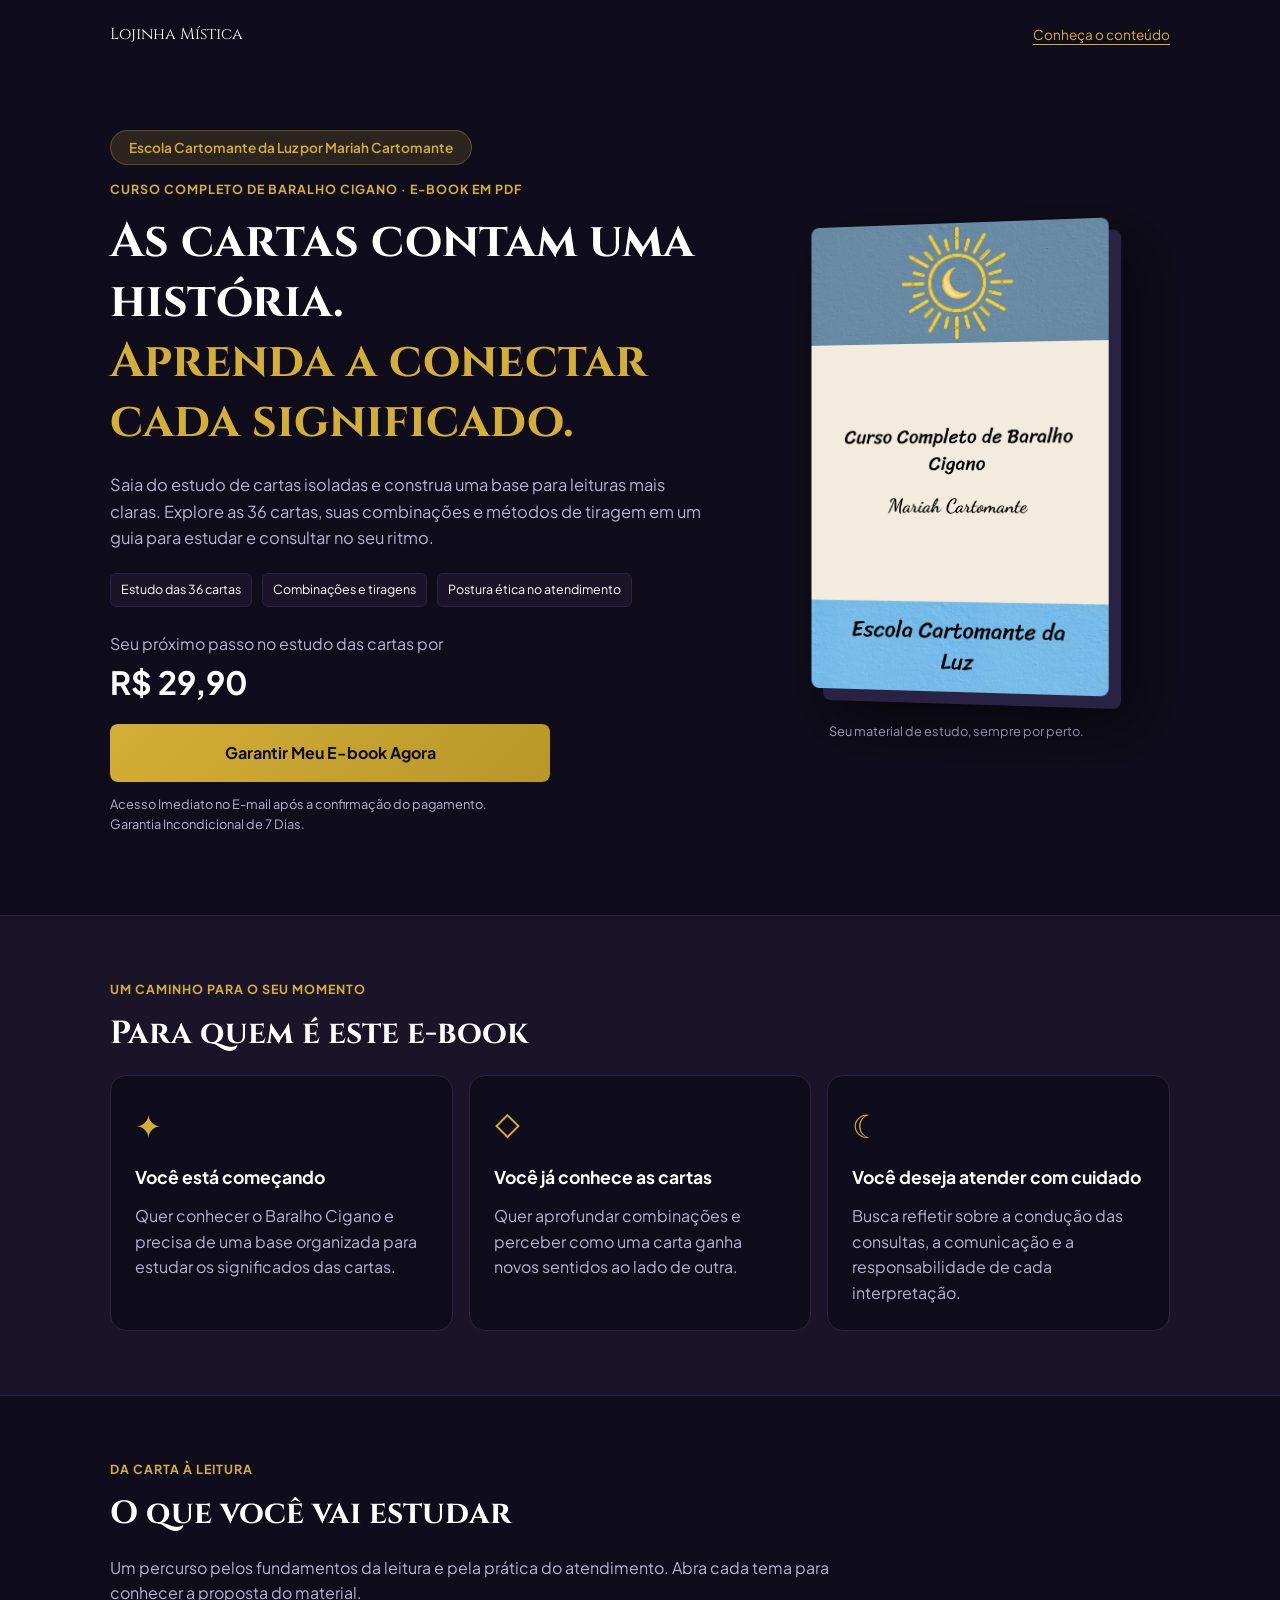
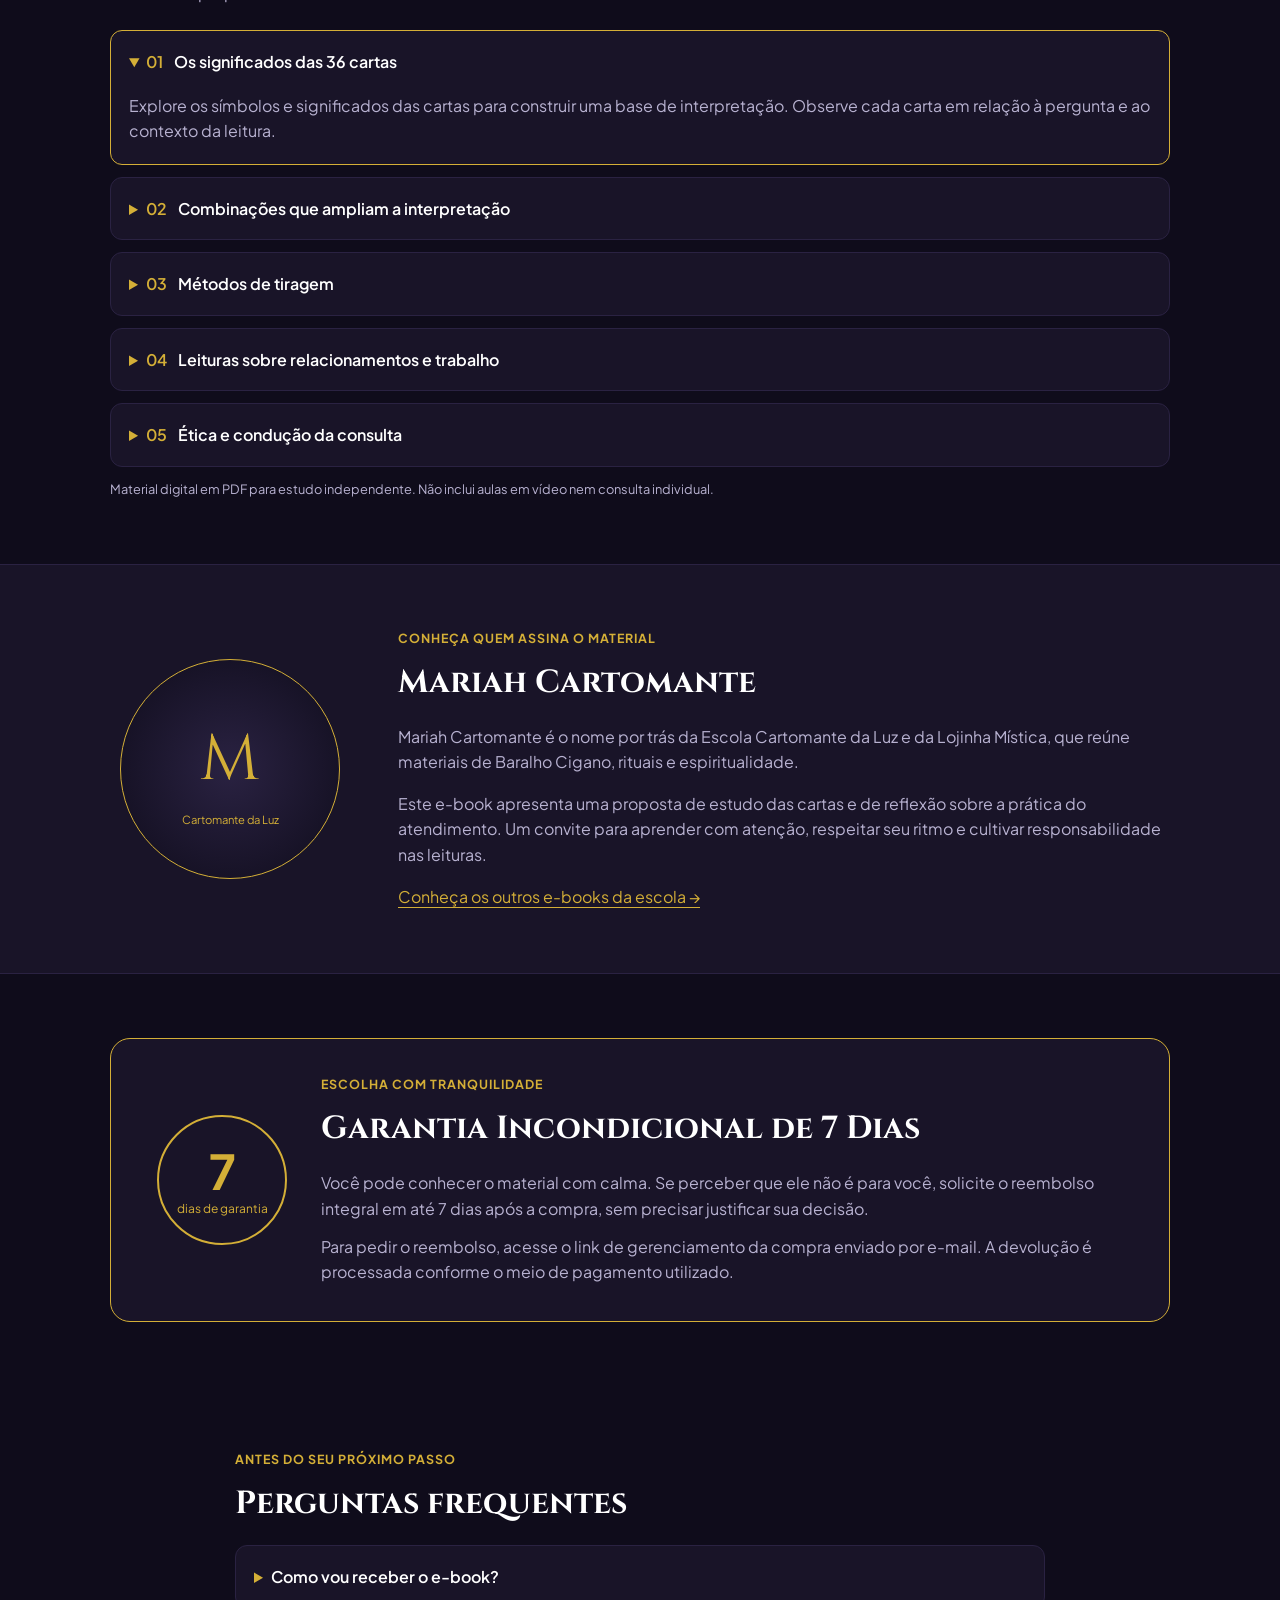
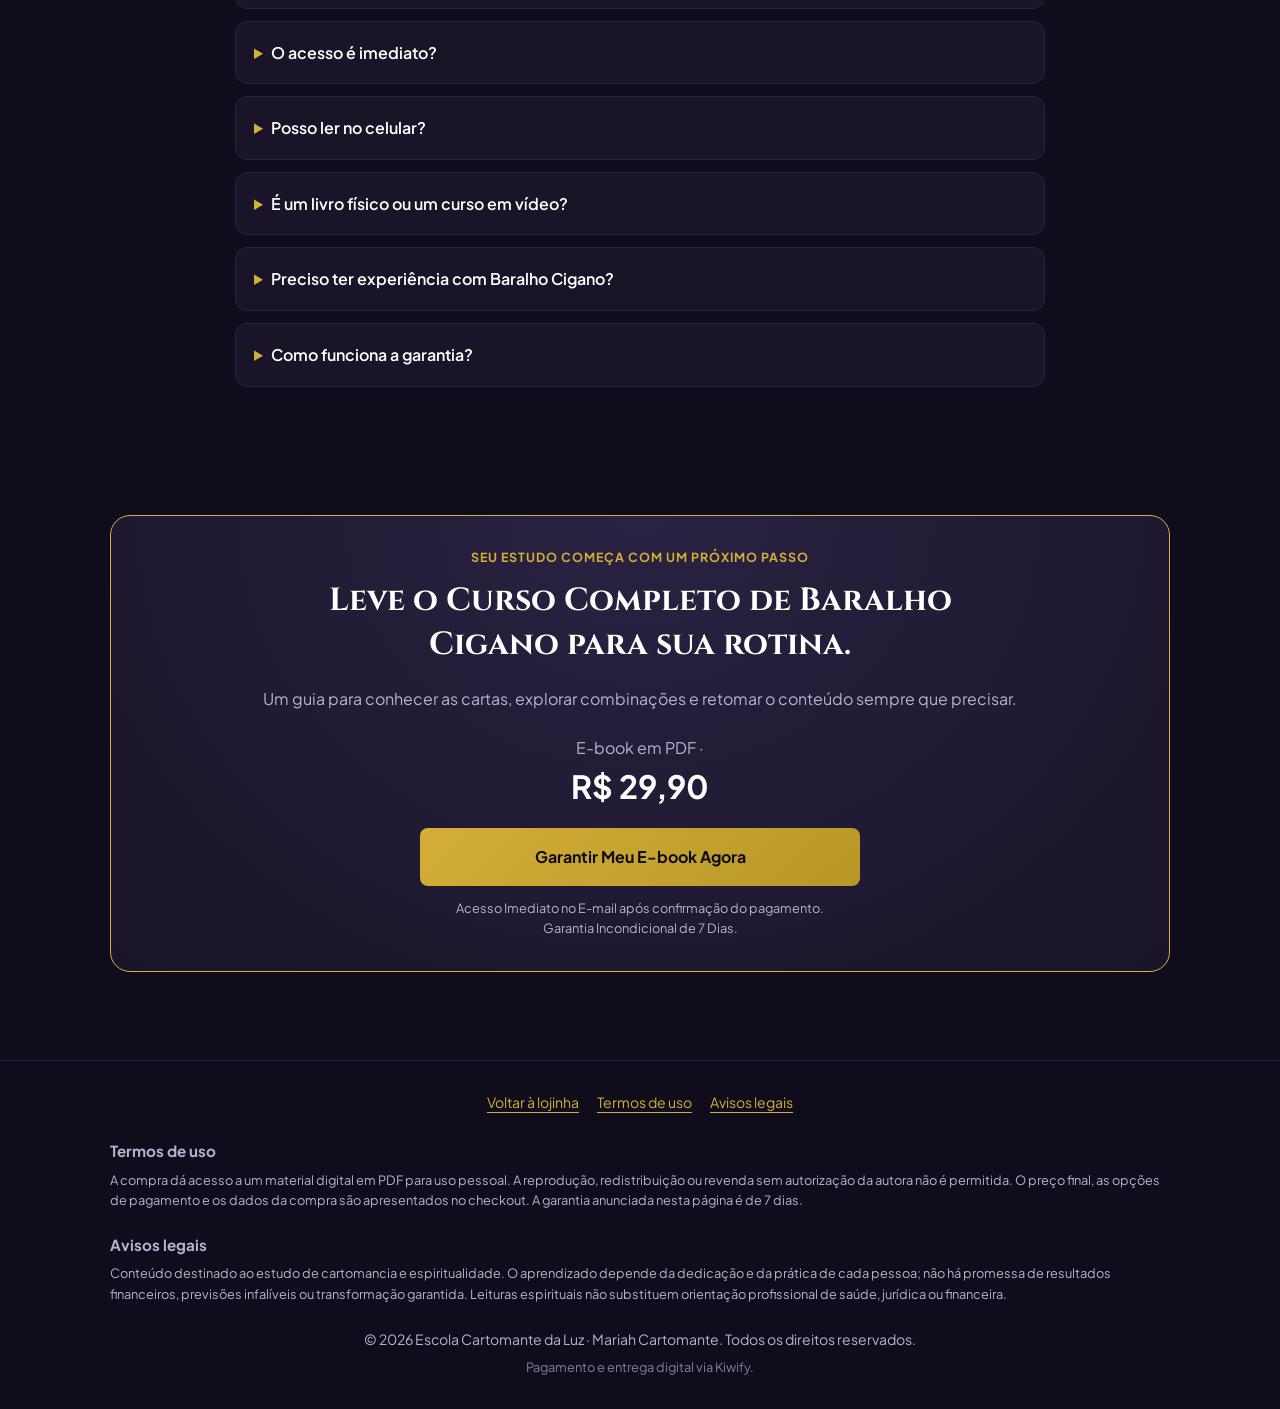
==== pagina-vendas-template.html @ af29f64d "Adicionando capas dos e-books e estruturando a vitrine da Lojinha Mística" ====
<!DOCTYPE html>
<html lang="pt-BR">
<head>
    <meta charset="UTF-8">
    <meta name="viewport" content="width=device-width, initial-scale=1.0">
    <!-- PERSONALIZAR: título, descrição, capa, preço e conteúdo ao duplicar. -->
    <title>Curso Completo de Baralho Cigano | Mariah Cartomante</title>
    <meta name="description" content="Estude as 36 cartas, combinações e tiragens com o e-book Curso Completo de Baralho Cigano da Escola Cartomante da Luz. PDF com garantia de 7 dias.">
    <link rel="preconnect" href="https://fonts.googleapis.com">
    <link rel="preconnect" href="https://fonts.gstatic.com" crossorigin>
    <link href="https://fonts.googleapis.com/css2?family=Cinzel:wght@600;700&family=Plus+Jakarta+Sans:wght@400;500;600;700&display=swap" rel="stylesheet">
    <link rel="stylesheet" href="style.css">
    <script src="script.js" defer></script>
</head>
<!-- MODELO: instruções de duplicação em COMO-USAR-PAGINA-VENDAS.md.
     KIWIFY: substituir todos os href https://pay.kiwify.com.br/SEU_LINK_AQUI.
     data-checkout="curso-baralho" usa a configuração desse produto no script.js.
     Ao duplicar para outro e-book, trocar essa chave em TODOS os CTAs.
     Validar o resumo dos capítulos e as condições da oferta com o PDF e checkout finais. -->
<body class="sales-page">
    <a class="skip-link" href="#conteudo">Pular para o conteúdo</a>
    <header class="sales-nav container">
        <a class="brand-link" href="index.html">Lojinha Mística</a>
        <a class="text-link" href="#capitulos">Conheça o conteúdo</a>
    </header>
    <main id="conteudo" tabindex="-1">
        <section class="sales-hero container" aria-labelledby="hero-title">
            <div class="hero-copy">
                <p class="badge">Escola Cartomante da Luz por Mariah Cartomante</p>
                <p class="eyebrow">Curso Completo de Baralho Cigano · E-book em PDF</p>
                <h1 id="hero-title">As cartas contam uma história.<br><span>Aprenda a conectar cada significado.</span></h1>
                <p class="hero-description">Saia do estudo de cartas isoladas e construa uma base para leituras mais claras. Explore as 36 cartas, suas combinações e métodos de tiragem em um guia para estudar e consultar no seu ritmo.</p>
                <ul class="hero-highlights" aria-label="Destaques do e-book">
                    <li>Estudo das 36 cartas</li>
                    <li>Combinações e tiragens</li>
                    <li>Postura ética no atendimento</li>
                </ul>
                <p class="sales-price">Seu próximo passo no estudo das cartas por <strong>R$ 29,90</strong></p>
                <!-- KIWIFY: substituir SEU_LINK_AQUI pelo checkout do produto. -->
                <a class="btn-buy sales-cta" data-checkout="curso-baralho" href="https://pay.kiwify.com.br/SEU_LINK_AQUI" target="_blank" rel="noopener noreferrer">Garantir Meu E-book Agora</a>
                <p class="cta-note">Acesso Imediato no E-mail após a confirmação do pagamento.<br>Garantia Incondicional de 7 Dias.</p>
            </div>
            <figure class="book-showcase">
                <img src="imagens/Curso Completo de Baralho Cigano.png" alt="Capa do e-book Curso Completo de Baralho Cigano" width="300" height="420" fetchpriority="high" decoding="async" onerror="this.onerror=null; this.src='data:image/svg+xml,%3Csvg xmlns=%22http://www.w3.org/2000/svg%22 viewBox=%220 0 300 420%22%3E%3Crect width=%22300%22 height=%22420%22 fill=%22%23191428%22/%3E%3Ctext x=%22150%22 y=%22210%22 text-anchor=%22middle%22 fill=%22%23d4af37%22 font-size=%2218%22%3ECapa indispon%C3%ADvel%3C/text%3E%3C/svg%3E';">
                <figcaption>Seu material de estudo, sempre por perto.</figcaption>
            </figure>
        </section>

        <section class="sales-section section-tinted" aria-labelledby="audience-title">
            <div class="container">
                <p class="eyebrow">Um caminho para o seu momento</p>
                <h2 id="audience-title">Para quem é este e-book</h2>
                <div class="sales-cards">
                    <article class="sales-card"><span class="card-icon" aria-hidden="true">✦</span><h3>Você está começando</h3><p>Quer conhecer o Baralho Cigano e precisa de uma base organizada para estudar os significados das cartas.</p></article>
                    <article class="sales-card"><span class="card-icon" aria-hidden="true">◇</span><h3>Você já conhece as cartas</h3><p>Quer aprofundar combinações e perceber como uma carta ganha novos sentidos ao lado de outra.</p></article>
                    <article class="sales-card"><span class="card-icon" aria-hidden="true">☾</span><h3>Você deseja atender com cuidado</h3><p>Busca refletir sobre a condução das consultas, a comunicação e a responsabilidade de cada interpretação.</p></article>
                </div>
            </div>
        </section>

        <section id="capitulos" class="sales-section container" aria-labelledby="chapters-title">
            <p class="eyebrow">Da carta à leitura</p>
            <h2 id="chapters-title">O que você vai estudar</h2>
            <p class="section-intro">Um percurso pelos fundamentos da leitura e pela prática do atendimento. Abra cada tema para conhecer a proposta do material.</p>
            <!-- RESUMO EDITORIAL: conferir os títulos e a divisão abaixo com o índice do PDF final. -->
            <div class="accordion-list">
                <details open><summary><span class="chapter-number">01</span> Os significados das 36 cartas</summary><p>Explore os símbolos e significados das cartas para construir uma base de interpretação. Observe cada carta em relação à pergunta e ao contexto da leitura.</p></details>
                <details><summary><span class="chapter-number">02</span> Combinações que ampliam a interpretação</summary><p>Estude como as cartas se relacionam entre si. Vá além do significado isolado e perceba os sentidos que uma combinação pode trazer à consulta.</p></details>
                <details><summary><span class="chapter-number">03</span> Métodos de tiragem</summary><p>Conheça formas de organizar as cartas e desenvolver uma leitura. Use a estrutura da tiragem como apoio para conectar a pergunta aos símbolos apresentados.</p></details>
                <details><summary><span class="chapter-number">04</span> Leituras sobre relacionamentos e trabalho</summary><p>Explore interpretações voltadas a temas frequentes nas consultas, mantendo atenção à realidade de cada pessoa e aos limites da leitura espiritual.</p></details>
                <details><summary><span class="chapter-number">05</span> Ética e condução da consulta</summary><p>Reflita sobre escuta, postura e comunicação no atendimento. Desenvolva uma abordagem que respeite a autonomia de quem busca orientação.</p></details>
            </div>
            <p class="cta-note">Material digital em PDF para estudo independente. Não inclui aulas em vídeo nem consulta individual.</p>
        </section>

        <section class="sales-section section-tinted" aria-labelledby="author-title">
            <div class="container author-layout">
                <div class="author-emblem" aria-hidden="true">M<span>Cartomante da Luz</span></div>
                <div>
                    <p class="eyebrow">Conheça quem assina o material</p>
                    <h2 id="author-title">Mariah Cartomante</h2>
                    <!-- AUTORA: acrescentar apenas formação, trajetória e credenciais verificadas. -->
                    <p>Mariah Cartomante é o nome por trás da Escola Cartomante da Luz e da Lojinha Mística, que reúne materiais de Baralho Cigano, rituais e espiritualidade.</p>
                    <p>Este e-book apresenta uma proposta de estudo das cartas e de reflexão sobre a prática do atendimento. Um convite para aprender com atenção, respeitar seu ritmo e cultivar responsabilidade nas leituras.</p>
                    <a class="text-link" href="index.html">Conheça os outros e-books da escola →</a>
                </div>
            </div>
        </section>

        <section class="sales-section container" aria-labelledby="guarantee-title">
            <div class="guarantee-panel">
                <div class="guarantee-seal" aria-hidden="true"><strong>7</strong><span>dias de garantia</span></div>
                <div>
                    <p class="eyebrow">Escolha com tranquilidade</p>
                    <h2 id="guarantee-title">Garantia Incondicional de 7 Dias</h2>
                    <p>Você pode conhecer o material com calma. Se perceber que ele não é para você, solicite o reembolso integral em até 7 dias após a compra, sem precisar justificar sua decisão.</p>
                    <p>Para pedir o reembolso, acesse o link de gerenciamento da compra enviado por e-mail. A devolução é processada conforme o meio de pagamento utilizado.</p>
                </div>
            </div>
        </section>

        <section class="sales-section container faq-section" aria-labelledby="faq-title">
            <p class="eyebrow">Antes do seu próximo passo</p>
            <h2 id="faq-title">Perguntas frequentes</h2>
            <div class="accordion-list">
                <details><summary>Como vou receber o e-book?</summary><p>O acesso é enviado ao e-mail informado na compra após a confirmação do pagamento. Confira se o endereço está correto e verifique também as pastas de spam e promoções.</p></details>
                <details><summary>O acesso é imediato?</summary><p>Sim, a liberação é automática após o pagamento ser confirmado. O tempo de confirmação varia conforme o meio de pagamento escolhido no checkout.</p></details>
                <details><summary>Posso ler no celular?</summary><p>Sim. O arquivo em PDF pode ser aberto no celular, tablet ou computador com um aplicativo compatível. Você pode baixar o material para consultar durante seus estudos.</p></details>
                <details><summary>É um livro físico ou um curso em vídeo?</summary><p>É um e-book em PDF. Não há envio de livro físico. Apesar do título “Curso Completo”, a oferta desta página é o material escrito, sem aulas em vídeo ou consulta individual.</p></details>
                <details><summary>Preciso ter experiência com Baralho Cigano?</summary><p>A proposta atende a quem busca uma base de estudo e a quem deseja aprofundar a leitura. Para praticar as tiragens, tenha um Baralho Cigano; ele não acompanha o PDF.</p></details>
                <details><summary>Como funciona a garantia?</summary><p>Você tem 7 dias após a compra para solicitar o reembolso integral pelo link de gerenciamento recebido por e-mail, caso decida não ficar com o material.</p></details>
            </div>
        </section>

        <section class="sales-section container" aria-labelledby="offer-title">
            <div class="final-offer">
                <p class="eyebrow">Seu estudo começa com um próximo passo</p>
                <h2 id="offer-title">Leve o Curso Completo de Baralho Cigano para sua rotina.</h2>
                <p>Um guia para conhecer as cartas, explorar combinações e retomar o conteúdo sempre que precisar.</p>
                <p class="sales-price">E-book em PDF · <strong>R$ 29,90</strong></p>
                <!-- KIWIFY: usar o mesmo checkout do CTA principal. -->
                <a class="btn-buy sales-cta" data-checkout="curso-baralho" href="https://pay.kiwify.com.br/SEU_LINK_AQUI" target="_blank" rel="noopener noreferrer">Garantir Meu E-book Agora</a>
                <p class="cta-note">Acesso Imediato no E-mail após confirmação do pagamento.<br>Garantia Incondicional de 7 Dias.</p>
            </div>
        </section>
    </main>
    <footer class="footer sales-footer">
        <div class="container">
            <nav class="footer-links" aria-label="Informações da página"><a href="index.html">Voltar à lojinha</a><a href="#termos">Termos de uso</a><a href="#avisos">Avisos legais</a></nav>
            <!-- TERMOS: revisar as condições abaixo com a oferta final antes da publicação. -->
            <section id="termos" class="legal-section" aria-labelledby="terms-title"><h2 id="terms-title">Termos de uso</h2><p>A compra dá acesso a um material digital em PDF para uso pessoal. A reprodução, redistribuição ou revenda sem autorização da autora não é permitida. O preço final, as opções de pagamento e os dados da compra são apresentados no checkout. A garantia anunciada nesta página é de 7 dias.</p></section>
            <section id="avisos" class="legal-section" aria-labelledby="legal-title"><h2 id="legal-title">Avisos legais</h2><p>Conteúdo destinado ao estudo de cartomancia e espiritualidade. O aprendizado depende da dedicação e da prática de cada pessoa; não há promessa de resultados financeiros, previsões infalíveis ou transformação garantida. Leituras espirituais não substituem orientação profissional de saúde, jurídica ou financeira.</p></section>
            <p>&copy; 2026 Escola Cartomante da Luz · Mariah Cartomante. Todos os direitos reservados.</p>
            <p class="sub-footer">Pagamento e entrega digital via Kiwify.</p>
        </div>
    </footer>
</body>
</html>
---- style.css ----
/* Configurações Gerais */
* {
    margin: 0;
    padding: 0;
    box-sizing: border-box;
}

:root {
    --bg-dark: #0f0c1b;
    --card-bg: #191428;
    --card-border: #2a2242;
    --accent-gold: #d4af37;
    --accent-gold-hover: #b89728;
    --text-light: #ffffff;
    --text-muted: #b8b2d1;
    --whatsapp-green: #25d366;
    --whatsapp-hover: #1ebd56;
}

body {
    font-family: 'Plus Jakarta Sans', sans-serif;
    background-color: var(--bg-dark);
    color: var(--text-light);
    line-height: 1.6;
    padding-bottom: 50px;
}

.container {
    max-width: 1100px;
    margin: 0 auto;
    padding: 0 20px;
}

/* Header */
.header {
    text-align: center;
    padding: 50px 20px 30px;
}

.badge {
    display: inline-block;
    background: rgba(212, 175, 55, 0.15);
    color: var(--accent-gold);
    padding: 6px 18px;
    border-radius: 20px;
    font-size: 0.85rem;
    font-weight: 600;
    margin-bottom: 15px;
    border: 1px solid rgba(212, 175, 55, 0.3);
}

.header h1 {
    font-family: 'Cinzel', serif;
    font-size: 2.8rem;
    color: var(--text-light);
    margin-bottom: 12px;
}

.header p {
    color: var(--text-muted);
    font-size: 1.05rem;
    max-width: 650px;
    margin: 0 auto;
}

/* Controles e Filtros */
.controls-section {
    margin-bottom: 40px;
}

.search-box {
    margin-bottom: 20px;
}

.search-box input {
    width: 100%;
    padding: 16px 20px;
    background-color: var(--card-bg);
    border: 1px solid var(--card-border);
    border-radius: 12px;
    color: var(--text-light);
    font-size: 1rem;
    outline: none;
    transition: border-color 0.3s ease;
}

.search-box input:focus {
    border-color: var(--accent-gold);
}

.filter-buttons {
    display: flex;
    flex-wrap: wrap;
    gap: 10px;
    justify-content: center;
}

.filter-btn {
    background-color: var(--card-bg);
    border: 1px solid var(--card-border);
    color: var(--text-muted);
    padding: 10px 20px;
    border-radius: 25px;
    font-size: 0.9rem;
    font-weight: 600;
    cursor: pointer;
    transition: all 0.3s ease;
}

.filter-btn:hover,
.filter-btn.active {
    background-color: var(--accent-gold);
    color: var(--bg-dark);
    border-color: var(--accent-gold);
}

/* Vitrine de Produtos com Capas */
.products-grid {
    display: grid;
    grid-template-columns: repeat(auto-fill, minmax(min(100%, 280px), 1fr));
    gap: 30px;
    margin-bottom: 60px;
}

.product-card {
    background-color: var(--card-bg);
    border: 1px solid var(--card-border);
    border-radius: 18px;
    overflow: hidden;
    display: flex;
    flex-direction: column;
    justify-content: space-between;
    transition: transform 0.3s ease, border-color 0.3s ease, box-shadow 0.3s ease;
}

.product-card:hover {
    transform: translateY(-6px);
    border-color: var(--accent-gold);
    box-shadow: 0 12px 30px rgba(212, 175, 55, 0.15);
}

.card-cover {
    width: 100%;
    aspect-ratio: 5 / 7;
    position: relative;
    overflow: hidden;
    background-color: #251c3d;
}

.card-cover img {
    width: 100%;
    height: 100%;
    object-fit: contain;
    display: block;
}

.tag {
    position: absolute;
    top: 14px;
    left: 14px;
    background-color: var(--accent-gold);
    color: var(--bg-dark);
    font-size: 0.75rem;
    font-weight: 700;
    padding: 4px 10px;
    border-radius: 6px;
    text-transform: uppercase;
    box-shadow: 0 4px 10px rgba(0, 0, 0, 0.4);
}

.card-body {
    padding: 22px;
    display: flex;
    flex-direction: column;
    flex-grow: 1;
}

.card-body h3 {
    font-family: 'Cinzel', serif;
    font-size: 1.15rem;
    color: var(--text-light);
    margin-bottom: 10px;
    line-height: 1.3;
}

.card-body p {
    font-size: 0.9rem;
    color: var(--text-muted);
    margin-bottom: 18px;
    flex-grow: 1;
}

.price-box {
    margin-bottom: 18px;
}

.currency {
    font-size: 0.85rem;
    color: var(--accent-gold);
    font-weight: 600;
}

.value {
    font-size: 1.6rem;
    color: var(--text-light);
    font-weight: 700;
}

.card-actions {
    display: flex;
    gap: 10px;
}

.btn-preview {
    flex: 1;
    background: transparent;
    border: 1px solid var(--accent-gold);
    color: var(--accent-gold);
    padding: 12px;
    border-radius: 8px;
    font-weight: 600;
    font-size: 0.88rem;
    cursor: pointer;
    transition: all 0.3s ease;
}

.btn-preview:hover {
    background: rgba(212, 175, 55, 0.1);
}

.btn-buy {
    flex: 1.2;
    background: linear-gradient(135deg, var(--accent-gold), var(--accent-gold-hover));
    color: var(--bg-dark);
    text-align: center;
    padding: 12px;
    border-radius: 8px;
    font-weight: 700;
    font-size: 0.88rem;
    text-decoration: none;
    transition: transform 0.2s ease, opacity 0.2s ease;
    display: inline-block;
}

.btn-buy:hover {
    opacity: 0.95;
    transform: scale(1.02);
}

/* Seção de Consultas */
.consultation-section {
    margin: 40px 0;
}

.consultation-card {
    background: linear-gradient(135deg, #1f1738, #120e22);
    border: 1px solid var(--accent-gold);
    border-radius: 18px;
    padding: 35px;
    display: flex;
    flex-wrap: wrap;
    align-items: center;
    justify-content: space-between;
    gap: 25px;
    box-shadow: 0 10px 30px rgba(0, 0, 0, 0.5);
}

.consultation-info {
    max-width: 650px;
}

.badge-consult {
    display: inline-block;
    background: rgba(212, 175, 55, 0.2);
    color: var(--accent-gold);
    font-size: 0.8rem;
    font-weight: 700;
    padding: 4px 12px;
    border-radius: 12px;
    margin-bottom: 12px;
}

.consultation-info h2 {
    font-family: 'Cinzel', serif;
    color: var(--text-light);
    font-size: 1.6rem;
    margin-bottom: 12px;
}

.consultation-info p {
    color: var(--text-muted);
    font-size: 0.98rem;
}

.btn-whatsapp {
    display: inline-block;
    background-color: var(--whatsapp-green);
    color: var(--bg-dark);
    font-weight: 700;
    padding: 15px 28px;
    border-radius: 10px;
    text-decoration: none;
    font-size: 0.95rem;
    transition: background-color 0.3s ease, transform 0.2s ease;
}

.btn-whatsapp:hover {
    background-color: var(--whatsapp-hover);
    transform: scale(1.03);
}

/* Modais */
.modal {
    margin: auto;
    padding: 0;
    width: min(500px, calc(100% - 32px));
    max-height: calc(100dvh - 32px);
    overflow: auto;
    border: 0;
    border-radius: 18px;
    background: var(--card-bg);
    color: var(--text-light);
}

.modal::backdrop {
    background: rgba(0, 0, 0, 0.8);
    backdrop-filter: blur(5px);
}

.modal-content {
    background-color: var(--card-bg);
    border: 1px solid var(--accent-gold);
    border-radius: 18px;
    padding: 35px;
    max-width: 500px;
    width: 100%;
    position: relative;
    box-shadow: 0 15px 40px rgba(0, 0, 0, 0.7);
    animation: fadeIn 0.3s ease;
}

@keyframes fadeIn {
    from { opacity: 0; transform: translateY(-20px); }
    to { opacity: 1; transform: translateY(0); }
}

.close-modal {
    position: absolute;
    top: 15px;
    right: 20px;
    font-size: 1.8rem;
    color: var(--text-muted);
    cursor: pointer;
}

.close-modal:hover {
    color: var(--text-light);
}

.modal-content h2 {
    font-family: 'Cinzel', serif;
    font-size: 1.3rem;
    color: var(--text-light);
    margin-bottom: 10px;
    padding-right: 25px;
}

.modal-desc {
    color: var(--accent-gold);
    font-size: 0.95rem;
    margin-bottom: 20px;
}

.modal-list {
    list-style: none;
    margin-bottom: 25px;
}

.modal-list li {
    color: var(--text-muted);
    font-size: 0.92rem;
    margin-bottom: 10px;
}

.btn-buy.full-width {
    width: 100%;
    display: block;
}

/* Footer */
.footer {
    text-align: center;
    margin-top: 60px;
    padding-top: 30px;
    border-top: 1px solid var(--card-border);
    color: var(--text-muted);
    font-size: 0.88rem;
}

.sub-footer {
    font-size: 0.8rem;
    margin-top: 6px;
    opacity: 0.7;
}

@media (max-width: 768px) {
    .header h1 {
        font-size: 2.1rem;
    }

    .consultation-card {
        padding: 25px;
        text-align: center;
    }

    .btn-whatsapp {
        width: 100%;
        text-align: center;
    }
}
/* Acessibilidade, telas estreitas e preferências de movimento. */
[hidden] { display: none !important; }
button, input { font: inherit; }
button, a, input { -webkit-tap-highlight-color: transparent; }
:focus-visible { outline: 3px solid var(--accent-gold); outline-offset: 4px; }
.sr-only { position: absolute; width: 1px; height: 1px; padding: 0; margin: -1px; overflow: hidden; clip-path: inset(50%); white-space: nowrap; border: 0; }
.skip-link { position: fixed; top: 12px; left: 12px; z-index: 2000; padding: 12px; background: var(--accent-gold); color: var(--bg-dark); transform: translateY(-200%); }
.skip-link:focus { transform: translateY(0); }
.results-count { margin-bottom: 18px; color: var(--text-muted); }
.empty-results { margin: 24px 0 48px; text-align: center; color: var(--text-muted); }
.product-card, .consultation-info, .consultation-action { min-width: 0; }
.card-body h3, .consultation-info h2, .modal-content h2 { overflow-wrap: anywhere; }
.consultation-action { width: 100%; }
.close-modal { background: transparent; border: 0; width: 44px; height: 44px; line-height: 1; top: 8px; right: 8px; }
.modal-content h2 { padding-right: 36px; }
.card-actions > * { display: flex; align-items: center; justify-content: center; min-height: 44px; }
a[aria-disabled="true"] { cursor: not-allowed; opacity: 0.7; }
.search-box input::placeholder { color: var(--text-muted); opacity: 1; }
@media (max-width: 400px) {
    .container { padding-inline: 16px; }
    .header { padding-inline: 0; }
    .card-body, .consultation-card, .modal-content { padding: 20px; }
    .card-actions { flex-direction: column; }
    .filter-btn { padding: 10px 14px; }
    .btn-whatsapp { padding: 14px 18px; }
}
@media (prefers-reduced-motion: reduce) {
    *, *::before, *::after { animation: none !important; transition: none !important; }
    .product-card:hover, .btn-buy:hover, .btn-whatsapp:hover { transform: none; }
}

/* Páginas de vendas: estilos compartilhados, com base mobile-first. */
.eyebrow { color: var(--accent-gold); font-size: .78rem; font-weight: 700; letter-spacing: .08em; text-transform: uppercase; margin-bottom: 12px; overflow-wrap: anywhere; }
.sales-modal { width: min(660px, calc(100% - 32px)); }
.sales-modal .modal-content { max-width: none; padding: 28px 22px; }
.sales-modal .eyebrow { padding-right: 38px; }
.sales-modal .modal-content h2 { font-size: clamp(1.3rem, 4vw, 1.65rem); line-height: 1.4; }
.modal-section { margin-top: 24px; }
.modal-section h3 { font-size: 1rem; margin-bottom: 12px; }
.modal-section p, .benefit-list { color: var(--text-muted); font-size: .94rem; }
.benefit-list { list-style: none; }
.benefit-list li { position: relative; padding-left: 24px; margin-bottom: 12px; }
.benefit-list li::before { content: '✓'; position: absolute; left: 0; color: var(--accent-gold); font-weight: 700; }
.trust-box { display: grid; gap: 14px; margin: 24px 0; padding: 18px; border: 1px solid var(--card-border); border-radius: 12px; background: var(--bg-dark); font-size: .88rem; }
.trust-box strong, .trust-box span { display: block; }
.trust-box strong { color: var(--accent-gold); }
.trust-box span { color: var(--text-muted); margin-top: 4px; }
.sales-price { margin: 24px 0 16px; color: var(--text-muted); }
.sales-price strong { display: block; color: var(--text-light); font-size: 2rem; }
.sales-cta { min-height: 52px; padding: 16px 24px; font-size: 1rem; width: 100%; max-width: 440px; }
.sales-modal .sales-cta { max-width: none; }
.cta-note { color: var(--text-muted); font-size: .8rem; margin-top: 12px; }
.text-link { color: var(--accent-gold); text-underline-offset: 4px; }
.sales-modal .text-link { display: inline-block; margin-top: 18px; font-size: .9rem; }
.sales-page { padding-bottom: 0; }
.sales-nav { display: flex; flex-wrap: wrap; align-items: center; justify-content: space-between; gap: 12px; padding-top: 22px; padding-bottom: 22px; font-size: .85rem; }
.brand-link { color: var(--text-light); font-family: 'Cinzel', serif; font-size: 1rem; text-decoration: none; }
.sales-hero { display: grid; gap: 36px; padding-top: 30px; padding-bottom: 60px; }
.hero-copy, .book-showcase, .sales-card, .author-layout > *, .guarantee-panel > * { min-width: 0; }
.sales-page h1, .sales-page h2 { font-family: 'Cinzel', serif; overflow-wrap: anywhere; }
.sales-page h1 { font-size: clamp(1.8rem, 5vw, 3rem); line-height: 1.25; margin-bottom: 20px; }
.sales-page h1 span { color: var(--accent-gold); }
.hero-description { color: var(--text-muted); font-size: 1.03rem; }
.hero-highlights { list-style: none; display: flex; flex-wrap: wrap; gap: 10px; margin-top: 22px; }
.hero-highlights li { font-size: .78rem; padding: 6px 10px; border: 1px solid var(--card-border); border-radius: 6px; background: var(--card-bg); }
.book-showcase { text-align: center; perspective: 1000px; padding: 12px; }
.book-showcase img { display: block; width: min(100%, 300px); height: auto; margin: 0 auto; border-radius: 8px; transform: rotateY(-8deg); box-shadow: 12px 12px 0 #2a2242, 24px 28px 55px rgba(0,0,0,.6); }
.book-showcase figcaption { margin-top: 30px; color: var(--text-muted); font-size: .8rem; }
.sales-section { padding-top: 48px; padding-bottom: 48px; scroll-margin-top: 24px; }
.section-tinted { background: var(--card-bg); border-block: 1px solid var(--card-border); }
.sales-page h2 { font-size: clamp(1.4rem, 3vw, 2rem); line-height: 1.35; margin-bottom: 20px; }
.section-intro { max-width: 720px; color: var(--text-muted); margin-bottom: 24px; }
.sales-cards { display: grid; gap: 16px; }
.sales-card { padding: 24px; border: 1px solid var(--card-border); border-radius: 16px; background: var(--bg-dark); }
.card-icon { color: var(--accent-gold); font-size: 2rem; }
.sales-card h3 { margin: 12px 0; font-size: 1.1rem; }
.sales-card p, .author-layout p:not(.eyebrow), .guarantee-panel p:not(.eyebrow), .final-offer > p:not(.eyebrow):not(.sales-price) { color: var(--text-muted); }
.accordion-list { display: grid; gap: 12px; }
.accordion-list details { border: 1px solid var(--card-border); border-radius: 12px; background: var(--card-bg); }
.accordion-list summary { padding: 18px; cursor: pointer; font-weight: 600; min-height: 48px; overflow-wrap: anywhere; }
.accordion-list summary::marker { color: var(--accent-gold); }
.accordion-list details[open] { border-color: var(--accent-gold); }
.accordion-list details p { color: var(--text-muted); padding: 0 18px 20px; }
.chapter-number { color: var(--accent-gold); margin-right: 8px; }
.author-layout { display: grid; gap: 28px; align-items: center; }
.author-layout p:not(.eyebrow) { margin-bottom: 16px; }
.author-emblem { display: grid; align-content: center; justify-items: center; aspect-ratio: 1; width: min(220px, 100%); border: 1px solid var(--accent-gold); border-radius: 50%; margin: auto; color: var(--accent-gold); font-family: 'Cinzel', serif; font-size: 4rem; background: radial-gradient(circle, #2a2242, var(--bg-dark)); }
.author-emblem span { font-family: 'Plus Jakarta Sans', sans-serif; font-size: .7rem; }
.guarantee-panel { display: grid; gap: 24px; border: 1px solid var(--accent-gold); border-radius: 20px; padding: 24px; background: var(--card-bg); }
.guarantee-panel p + p { margin-top: 12px; }
.guarantee-seal { border: 2px solid var(--accent-gold); border-radius: 50%; width: 130px; height: 130px; display: flex; flex-direction: column; justify-content: center; align-items: center; color: var(--accent-gold); margin: auto; }
.guarantee-seal strong { font-size: 3rem; line-height: 1.2; }
.guarantee-seal span { font-size: .75rem; }
.faq-section { max-width: 850px; }
.final-offer { border: 1px solid var(--accent-gold); background: radial-gradient(ellipse at top, #2a2242, var(--card-bg)); border-radius: 20px; padding: 32px 20px; text-align: center; }
.final-offer h2 { max-width: 720px; margin-inline: auto; }
.sales-footer { margin-top: 24px; padding-bottom: 32px; }
.footer-links { display: flex; flex-wrap: wrap; gap: 18px; justify-content: center; margin-bottom: 28px; }
.footer-links a { color: var(--accent-gold); text-underline-offset: 4px; }
.legal-section { text-align: left; margin-bottom: 24px; scroll-margin-top: 24px; }
.sales-page .legal-section h2 { font-family: inherit; font-size: .95rem; margin-bottom: 8px; }
.legal-section p { font-size: .8rem; }
@media (min-width: 700px) {
    .sales-cards { grid-template-columns: repeat(3, minmax(0, 1fr)); }
    .sales-hero { grid-template-columns: minmax(0, 1.4fr) minmax(0, 1fr); align-items: center; padding-block: 60px 80px; }
    .sales-section { padding-block: 64px; }
    .author-layout { grid-template-columns: 240px minmax(0, 1fr); gap: 48px; }
    .guarantee-panel { grid-template-columns: 150px minmax(0, 1fr); align-items: center; padding: 36px; }
    .trust-box { grid-template-columns: repeat(2, minmax(0, 1fr)); }
    .sales-modal .modal-content { padding: 36px; }
}
@media (prefers-reduced-motion: reduce) {
    .book-showcase img { transform: none; }
}
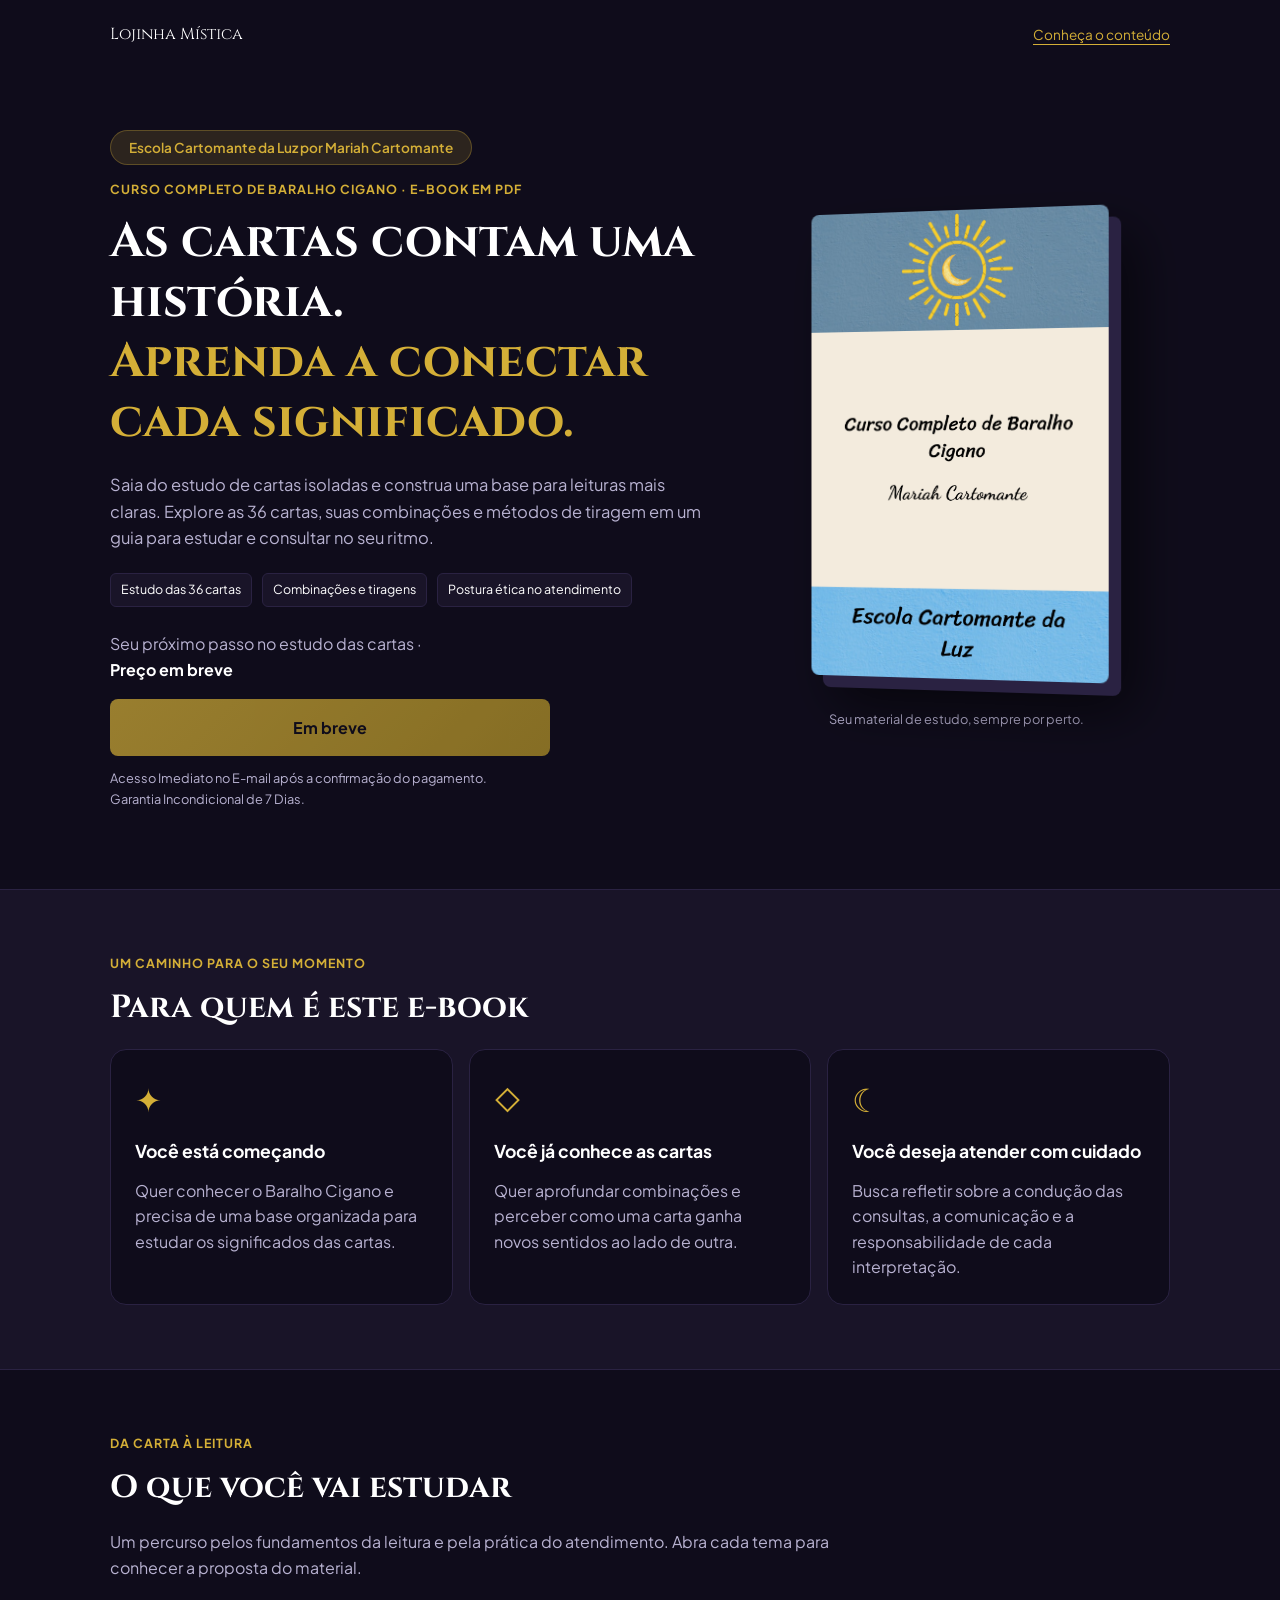
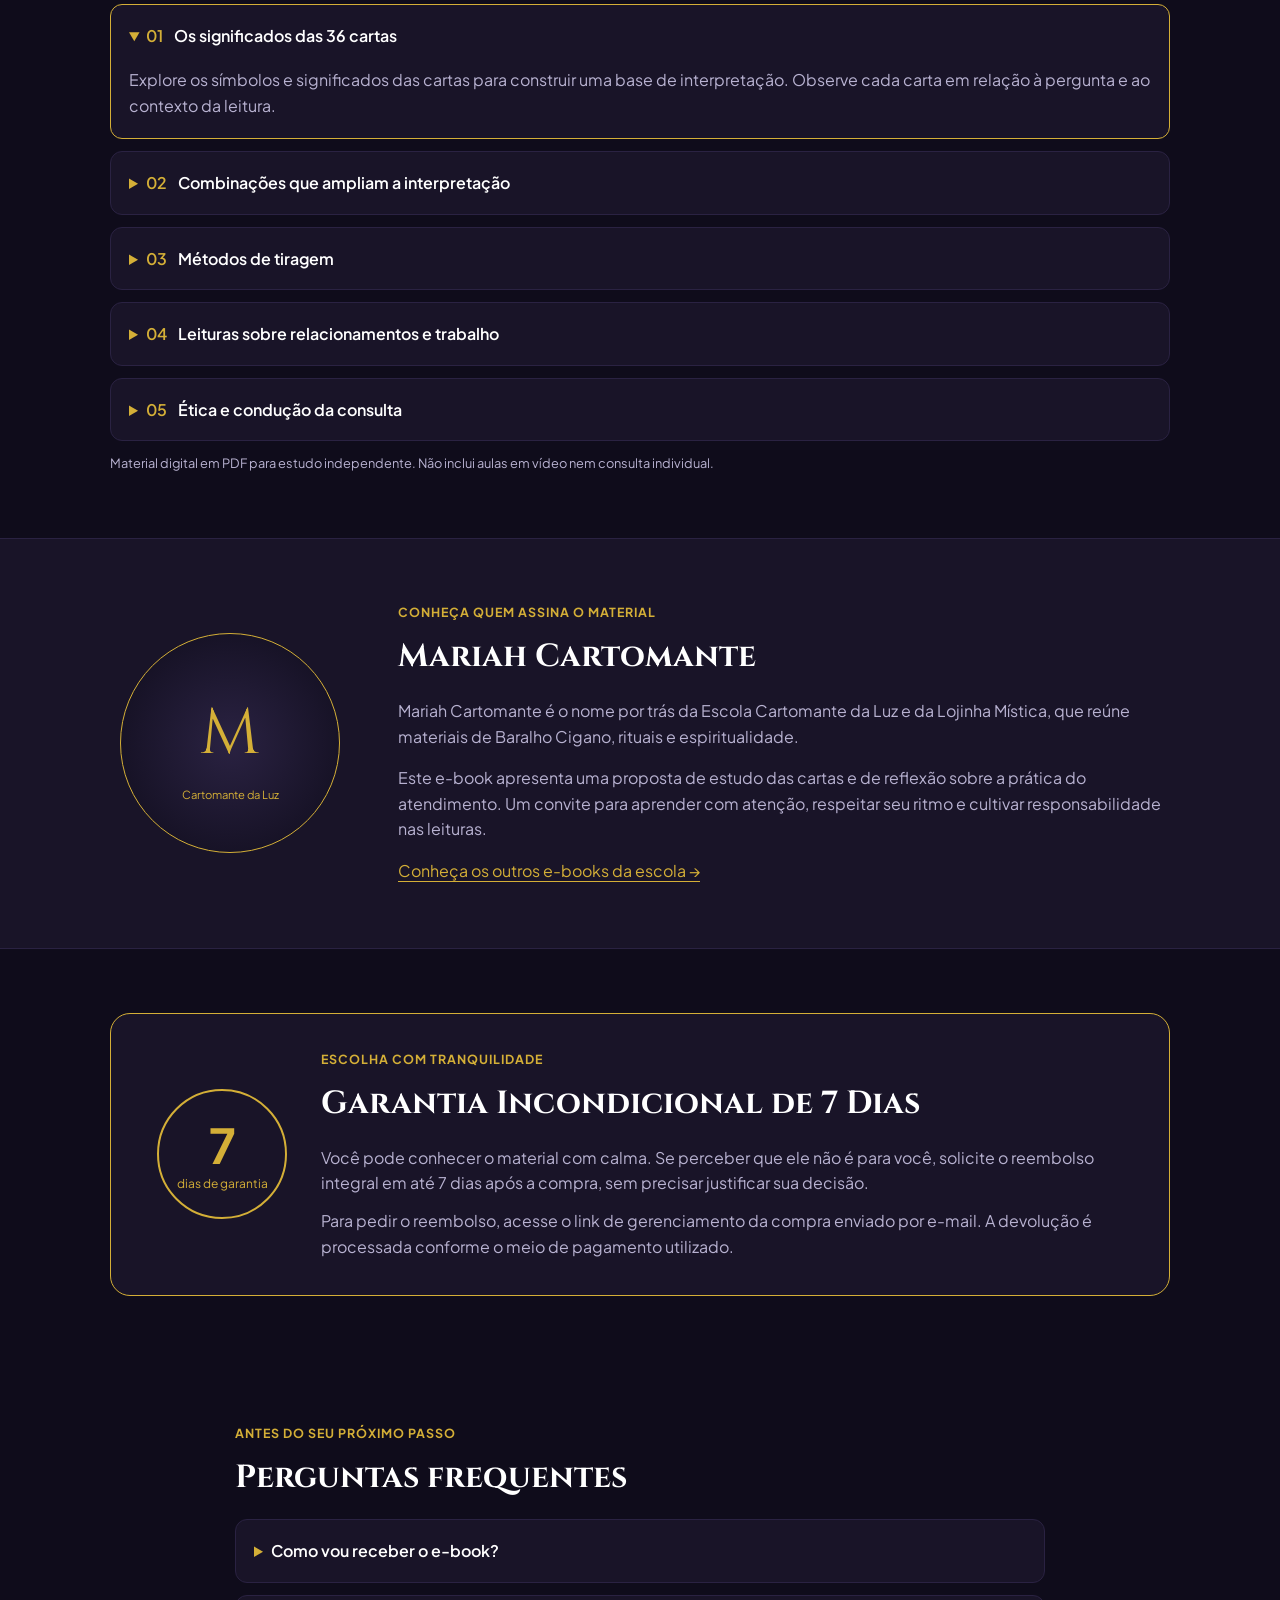
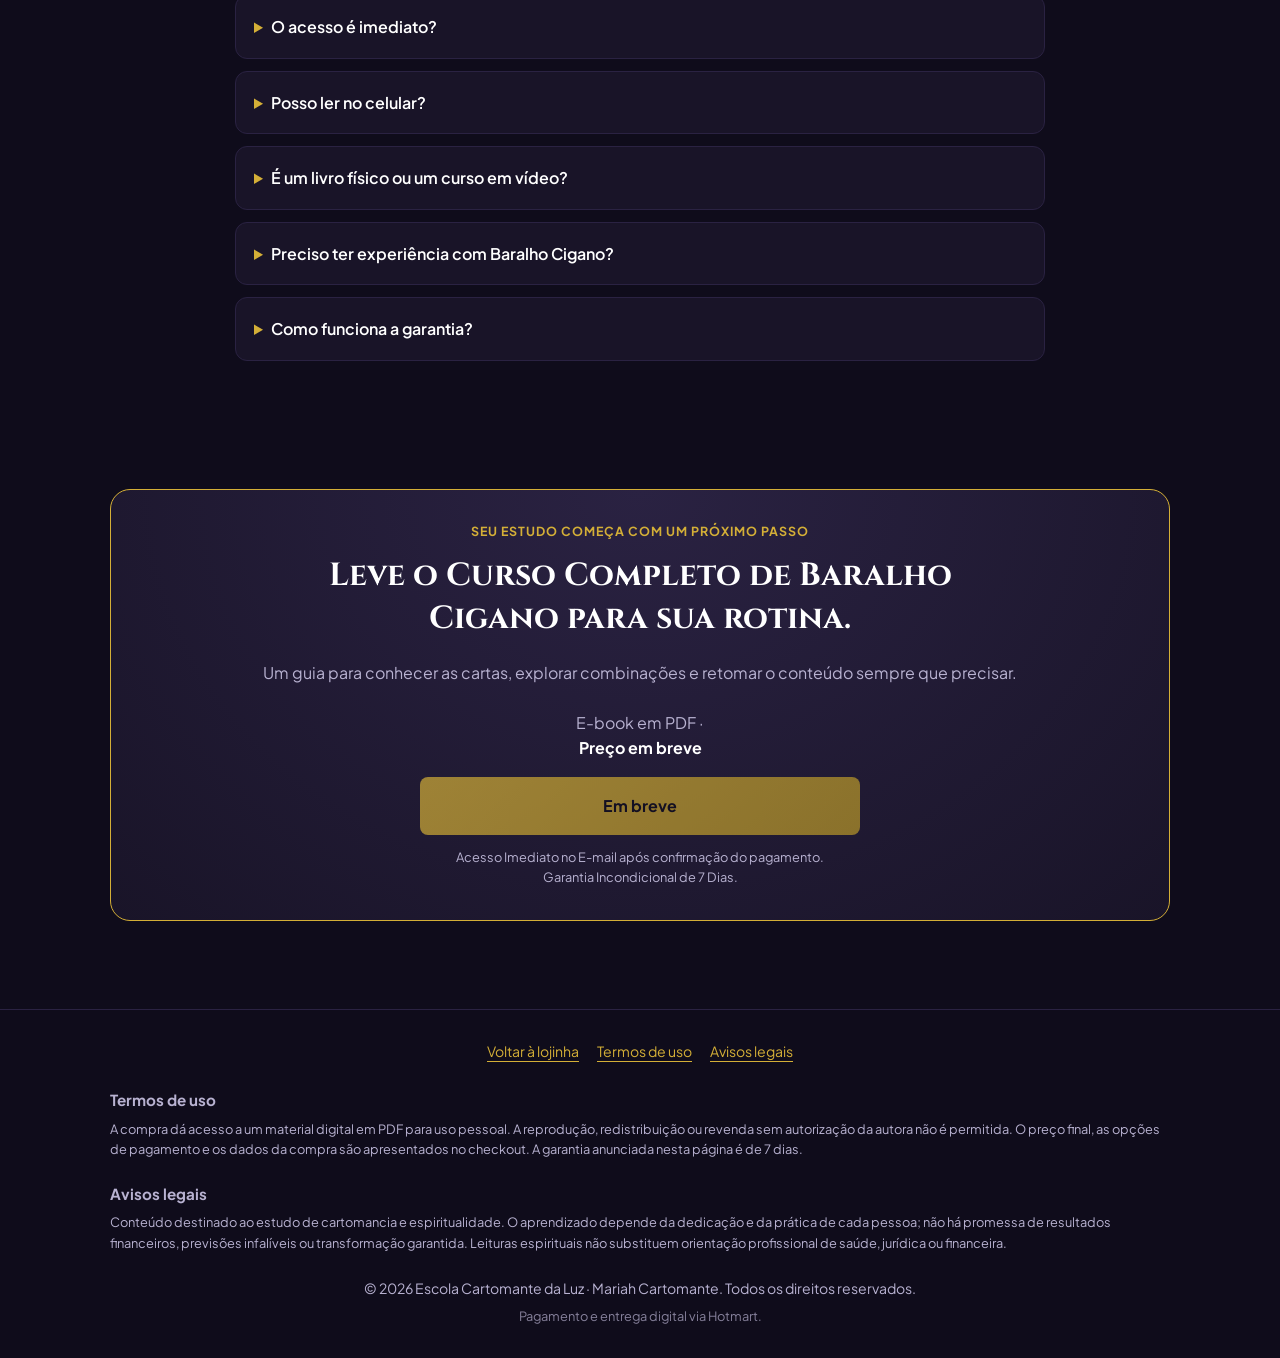
==== commit 5664e154: "feat: integra Hotmart e configura WhatsApp da Mariah" ====
--- a/pagina-vendas-template.html
+++ b/pagina-vendas-template.html
@@ -12,11 +12,7 @@
     <link rel="stylesheet" href="style.css">
     <script src="script.js" defer></script>
 </head>
-<!-- MODELO: instruções de duplicação em COMO-USAR-PAGINA-VENDAS.md.
-     KIWIFY: substituir todos os href https://pay.kiwify.com.br/SEU_LINK_AQUI.
-     data-checkout="curso-baralho" usa a configuração desse produto no script.js.
-     Ao duplicar para outro e-book, trocar essa chave em TODOS os CTAs.
-     Validar o resumo dos capítulos e as condições da oferta com o PDF e checkout finais. -->
+<!-- HOTMART: cadastrar o link em CHECKOUT_URLS e o preço em PRODUCT_PRICES no script.js. -->
 <body class="sales-page">
     <a class="skip-link" href="#conteudo">Pular para o conteúdo</a>
     <header class="sales-nav container">
@@ -35,9 +31,9 @@
                     <li>Combinações e tiragens</li>
                     <li>Postura ética no atendimento</li>
                 </ul>
-                <p class="sales-price">Seu próximo passo no estudo das cartas por <strong>R$ 29,90</strong></p>
-                <!-- KIWIFY: substituir SEU_LINK_AQUI pelo checkout do produto. -->
-                <a class="btn-buy sales-cta" data-checkout="curso-baralho" href="https://pay.kiwify.com.br/SEU_LINK_AQUI" target="_blank" rel="noopener noreferrer">Garantir Meu E-book Agora</a>
+                <p class="sales-price">Seu próximo passo no estudo das cartas · <strong data-product-price="curso-baralho">Preço em breve</strong></p>
+                <!-- HOTMART: cadastrar o link em CHECKOUT_URLS e o preço em PRODUCT_PRICES no script.js. -->
+                <a class="btn-buy sales-cta" data-checkout="curso-baralho" target="_blank" rel="noopener noreferrer" data-checkout-label="Garantir Meu E-book Agora" aria-disabled="true" title="Oferta em breve">Em breve</a>
                 <p class="cta-note">Acesso Imediato no E-mail após a confirmação do pagamento.<br>Garantia Incondicional de 7 Dias.</p>
             </div>
             <figure class="book-showcase">
@@ -117,9 +113,9 @@
                 <p class="eyebrow">Seu estudo começa com um próximo passo</p>
                 <h2 id="offer-title">Leve o Curso Completo de Baralho Cigano para sua rotina.</h2>
                 <p>Um guia para conhecer as cartas, explorar combinações e retomar o conteúdo sempre que precisar.</p>
-                <p class="sales-price">E-book em PDF · <strong>R$ 29,90</strong></p>
-                <!-- KIWIFY: usar o mesmo checkout do CTA principal. -->
-                <a class="btn-buy sales-cta" data-checkout="curso-baralho" href="https://pay.kiwify.com.br/SEU_LINK_AQUI" target="_blank" rel="noopener noreferrer">Garantir Meu E-book Agora</a>
+                <p class="sales-price">E-book em PDF · <strong data-product-price="curso-baralho">Preço em breve</strong></p>
+                <!-- HOTMART: cadastrar o link em CHECKOUT_URLS e o preço em PRODUCT_PRICES no script.js. -->
+                <a class="btn-buy sales-cta" data-checkout="curso-baralho" target="_blank" rel="noopener noreferrer" data-checkout-label="Garantir Meu E-book Agora" aria-disabled="true" title="Oferta em breve">Em breve</a>
                 <p class="cta-note">Acesso Imediato no E-mail após confirmação do pagamento.<br>Garantia Incondicional de 7 Dias.</p>
             </div>
         </section>
@@ -131,7 +127,7 @@
             <section id="termos" class="legal-section" aria-labelledby="terms-title"><h2 id="terms-title">Termos de uso</h2><p>A compra dá acesso a um material digital em PDF para uso pessoal. A reprodução, redistribuição ou revenda sem autorização da autora não é permitida. O preço final, as opções de pagamento e os dados da compra são apresentados no checkout. A garantia anunciada nesta página é de 7 dias.</p></section>
             <section id="avisos" class="legal-section" aria-labelledby="legal-title"><h2 id="legal-title">Avisos legais</h2><p>Conteúdo destinado ao estudo de cartomancia e espiritualidade. O aprendizado depende da dedicação e da prática de cada pessoa; não há promessa de resultados financeiros, previsões infalíveis ou transformação garantida. Leituras espirituais não substituem orientação profissional de saúde, jurídica ou financeira.</p></section>
             <p>&copy; 2026 Escola Cartomante da Luz · Mariah Cartomante. Todos os direitos reservados.</p>
-            <p class="sub-footer">Pagamento e entrega digital via Kiwify.</p>
+            <p class="sub-footer">Pagamento e entrega digital via Hotmart.</p>
         </div>
     </footer>
 </body>
--- a/style.css
+++ b/style.css
@@ -532,3 +532,128 @@
 @media (prefers-reduced-motion: reduce) {
     .book-showcase img { transform: none; }
 }
+
+/* Loja: navegação persistente, vitrine e sacola lateral. */
+.store-page { background: radial-gradient(ellipse at 50% 0, #241839 0, #0f0c1b 600px); }
+.store-nav { position: sticky; top: 0; z-index: 20; border-bottom: 1px solid rgba(212,175,55,.18); background: rgba(15,12,27,.95); backdrop-filter: blur(16px); }
+.store-nav-inner { display: flex; align-items: center; justify-content: space-between; gap: 16px; min-height: 88px; padding-block: 14px; }
+.store-brand { font-family: 'Cinzel', serif; color: var(--text-light); font-size: clamp(.95rem, 2vw, 1.25rem); text-decoration: none; }
+.brand-caption { display: block; font-family: 'Plus Jakarta Sans', sans-serif; color: var(--text-muted); font-size: .72rem; margin-top: 2px; }
+.cart-toggle { display: flex; align-items: center; justify-content: center; gap: 8px; min-height: 44px; padding: 10px 16px; background: #251c3d; border: 1px solid rgba(212,175,55,.45); color: var(--text-light); border-radius: 100px; font-size: .85rem; font-weight: 600; cursor: pointer; flex-shrink: 0; }
+.cart-toggle:hover { border-color: var(--accent-gold); background: #32234a; }
+.cart-badge { display: grid; place-items: center; min-width: 24px; height: 24px; border-radius: 50%; background: var(--accent-gold); color: var(--bg-dark); font-size: .75rem; }
+.store-intro { text-align: center; padding-block: 48px 40px; }
+.store-intro .badge { font-size: .75rem; }
+.store-intro h1 { font-family: 'Cinzel', serif; font-size: clamp(2rem, 5vw, 3.5rem); line-height: 1.25; margin-bottom: 20px; }
+.store-intro h1 span { color: #e3c770; }
+.store-intro > p:not(.eyebrow) { color: var(--text-muted); max-width: 650px; margin-inline: auto; }
+.store-highlights { display: flex; justify-content: center; flex-wrap: wrap; gap: 12px 28px; margin-top: 24px; color: var(--text-muted); font-size: .8rem; }
+.store-page .controls-section { margin-bottom: 32px; }
+.store-page .search-box input { background: rgba(25,20,40,.9); }
+.catalog-heading { display: flex; justify-content: space-between; align-items: center; flex-wrap: wrap; gap: 14px; margin-bottom: 20px; }
+.catalog-heading h2 { font-family: 'Cinzel', serif; font-size: clamp(1.35rem, 3vw, 1.8rem); }
+.catalog-heading .eyebrow { font-size: .68rem; margin-bottom: 4px; }
+.catalog-format { color: var(--text-muted); font-size: .8rem; }
+.store-page #catalogo { scroll-margin-top: 104px; }
+.store-page .product-card { background: linear-gradient(150deg, #20182f, #191428); box-shadow: 0 8px 24px rgba(0,0,0,.15); }
+.store-page .card-cover { background: #251c3d; }
+.store-page .tag { border-radius: 100px; background: rgba(15,12,27,.94); color: #e3c770; border: 1px solid rgba(212,175,55,.45); font-weight: 600; text-transform: none; font-size: .78rem; }
+.store-page .card-actions { display: grid; grid-template-columns: repeat(2, minmax(0,1fr)); gap: 10px; }
+.btn-add { display: flex; justify-content: center; align-items: center; min-height: 48px; padding: 12px 16px; border: 1px solid var(--accent-gold); border-radius: 10px; background: linear-gradient(135deg, #dfc068, #d4af37); color: var(--bg-dark); font-size: .88rem; font-weight: 700; cursor: pointer; }
+.btn-add:hover { background: #e5ca7a; }
+.store-page .card-actions .btn-add { grid-column: 1 / -1; }
+.store-page .card-actions .btn-buy { background: transparent; border: 1px solid var(--card-border); color: var(--text-muted); font-size: .8rem; padding-inline: 6px; transform: none; }
+.store-page .card-actions .btn-preview { border-color: var(--card-border); color: var(--text-muted); font-size: .8rem; padding-inline: 6px; }
+.store-page .card-actions .btn-preview:hover, .store-page .card-actions .btn-buy:hover { border-color: var(--accent-gold); color: var(--accent-gold); }
+.modal-add { width: 100%; margin-bottom: 12px; }
+.store-trust { list-style: none; display: grid; gap: 18px; margin-bottom: 36px; }
+.store-trust li { display: grid; justify-items: center; gap: 5px; padding: 22px 16px; border: 1px solid var(--card-border); border-radius: 14px; background: var(--card-bg); }
+.store-trust li > span:first-child { color: var(--accent-gold); font-size: 1.6rem; }
+.store-trust strong { color: var(--text-light); font-size: .88rem; }
+.store-trust li > span:last-child { font-size: .75rem; }
+.cart-drawer { position: fixed; inset: 0 0 0 auto; margin: 0; width: min(460px, 100%); max-width: 100%; height: 100%; height: 100dvh; max-height: 100%; max-height: 100dvh; padding: 0; border: 0; border-left: 1px solid rgba(212,175,55,.4); background: var(--card-bg); color: var(--text-light); box-shadow: -20px 0 80px rgba(0,0,0,.5); }
+.cart-drawer::backdrop { background: rgba(5,3,12,.75); backdrop-filter: blur(4px); }
+.cart-drawer[open] { animation: drawerIn .25s ease-out; }
+@keyframes drawerIn { from { transform: translateX(100%); } to { transform: translateX(0); } }
+.drawer-shell { height: 100%; display: flex; flex-direction: column; }
+.drawer-header { display: flex; align-items: center; justify-content: space-between; gap: 12px; padding: 24px 22px 12px; }
+.drawer-header .eyebrow { font-size: .65rem; margin-bottom: 4px; }
+.drawer-header h2 { font-family: 'Cinzel', serif; font-size: 1.5rem; }
+.drawer-header h2 span { color: var(--accent-gold); }
+.drawer-close { width: 44px; height: 44px; flex-shrink: 0; background: transparent; color: var(--text-muted); border: 1px solid var(--card-border); border-radius: 50%; cursor: pointer; font-size: 1.8rem; }
+.drawer-description { padding: 0 22px 20px; color: var(--text-muted); font-size: .85rem; border-bottom: 1px solid var(--card-border); }
+.drawer-body { min-height: 0; flex: 1; overflow-y: auto; overscroll-behavior: contain; padding: 20px 22px; }
+.cart-empty { text-align: center; padding: 24px 0; }
+.cart-empty > span { color: var(--accent-gold); font-size: 3rem; }
+.cart-empty h3 { font-family: 'Cinzel', serif; font-size: 1.15rem; margin: 12px 0; }
+.cart-empty p { color: var(--text-muted); font-size: .9rem; margin-bottom: 22px; }
+.cart-items { list-style: none; display: grid; gap: 16px; }
+.cart-item { display: flex; gap: 14px; padding: 16px 0; border-bottom: 1px solid var(--card-border); }
+.cart-item-image { flex-shrink: 0; width: 60px; height: 84px; object-fit: contain; background: var(--bg-dark); border-radius: 6px; }
+.cart-item-info { min-width: 0; flex: 1; }
+.cart-item h3 { font-size: .9rem; line-height: 1.4; font-weight: 600; overflow-wrap: anywhere; margin-bottom: 6px; }
+.cart-item-meta { color: var(--text-muted); font-size: .75rem; margin-bottom: 6px; }
+.cart-item-price { color: #e3c770; font-size: 1rem; display: block; }
+.cart-remove { display: inline-block; min-height: 44px; padding: 8px 0; font-size: .78rem; color: var(--text-muted); background: transparent; border: 0; text-decoration: underline; text-underline-offset: 3px; cursor: pointer; }
+.cart-remove:hover { color: var(--text-light); }
+.drawer-footer { flex-shrink: 0; border-top: 1px solid var(--card-border); background: #151022; padding: 18px 22px max(18px, env(safe-area-inset-bottom)); }
+.cart-subtotal { display: flex; justify-content: space-between; gap: 12px; margin-bottom: 10px; }
+.cart-subtotal strong { font-size: 1.3rem; color: var(--accent-gold); }
+.cart-payment-note { font-size: .75rem; color: var(--text-muted); margin-bottom: 16px; }
+.drawer-footer .btn-buy { width: 100%; min-height: 48px; border: 0; cursor: pointer; font-size: .95rem; }
+.drawer-footer .btn-buy:disabled { opacity: .45; cursor: not-allowed; transform: none; }
+.continue-shopping { display: block; min-height: 44px; margin: 6px auto 0; background: transparent; border: 0; color: var(--text-muted); cursor: pointer; font-size: .8rem; text-decoration: underline; text-underline-offset: 3px; }
+.drawer-footer .cta-note { text-align: center; margin-top: 0; font-size: .7rem; }
+.checkout-options { padding: 18px 0; }
+.checkout-options h3 { font-size: 1rem; margin-bottom: 10px; }
+.checkout-options > p { color: var(--text-muted); font-size: .8rem; margin-bottom: 14px; }
+.checkout-options ul { list-style: none; display: grid; gap: 10px; }
+.checkout-product-link { display: block; padding: 14px; border: 1px solid var(--accent-gold); border-radius: 8px; color: var(--accent-gold); font-size: .85rem; text-decoration: none; overflow-wrap: anywhere; }
+.checkout-pending { color: var(--text-muted); font-size: .8rem; padding: 12px; border: 1px solid var(--card-border); border-radius: 8px; }
+@media (min-width: 700px) { .store-trust { grid-template-columns: repeat(3, minmax(0,1fr)); } }
+@media (max-width: 400px) {
+    .store-nav-inner { gap: 8px; }
+    .store-brand { font-size: .85rem; }
+    .brand-caption { font-size: .65rem; }
+    .cart-toggle { padding: 9px 10px; font-size: .75rem; gap: 5px; }
+    .store-intro { padding-block: 36px 28px; }
+    .drawer-header { padding: 18px 16px 12px; }
+    .drawer-description { padding-inline: 16px; }
+    .drawer-body { padding: 16px; }
+    .drawer-footer { padding-inline: 16px; }
+}
+@media (max-height: 600px) {
+    .drawer-header { padding-top: 10px; }
+    .drawer-description { padding-bottom: 10px; }
+    .drawer-footer { padding-top: 10px; }
+    .drawer-footer .cta-note, .drawer-description { display: none; }
+    .cart-payment-note { margin-bottom: 8px; }
+}
+
+/* Atmosfera celestial e controles de quantidade. */
+.store-page { background: radial-gradient(ellipse at 8% 8%, rgba(62,42,106,.32), transparent 38%), radial-gradient(ellipse at 92% 25%, rgba(21,48,87,.4), transparent 45%), #0c1023; }
+.store-intro { position: relative; isolation: isolate; }
+.store-intro::before { content: ''; position: absolute; z-index: -1; width: min(76vw, 430px); aspect-ratio: 1; border: 1px solid rgba(212,175,55,.12); border-radius: 50%; left: 50%; top: 24px; transform: translateX(-50%); box-shadow: 0 0 0 24px rgba(212,175,55,.025), 0 0 0 52px rgba(212,175,55,.015); pointer-events: none; }
+.mystic-symbols { display: flex; justify-content: center; align-items: center; gap: 28px; margin: 4px 0 20px; color: #d4af37; }
+.mystic-symbols span:nth-child(2) { font-size: 2.5rem; line-height: 1; }
+.store-intro .eyebrow { font-size: .72rem; }
+.store-page .product-card { border-color: #34304d; background: linear-gradient(145deg, #211a35, #141b30); }
+.store-page .card-cover { background: #161c32; }
+.store-page .footer { background: rgba(8,11,26,.55); padding-bottom: 30px; }
+.footer-help { display: grid; gap: 12px; max-width: 800px; margin: 0 auto 28px; text-align: left; }
+.footer-help details { background: var(--card-bg); border: 1px solid var(--card-border); border-radius: 12px; scroll-margin-top: 104px; }
+.footer-help summary { cursor: pointer; padding: 16px; color: var(--text-light); }
+.footer-help p { padding: 0 16px 16px; font-size: .85rem; }
+.footer-help a { color: var(--accent-gold); }
+#consultas { scroll-margin-top: 104px; }
+.quantity-controls { display: flex; align-items: center; gap: 6px; margin: 10px 0; }
+.quantity-button { width: 44px; height: 44px; background: #241d36; border: 1px solid #49415f; border-radius: 8px; color: var(--accent-gold); font-size: 1.2rem; cursor: pointer; }
+.quantity-button:disabled { opacity: .35; cursor: not-allowed; }
+.quantity-value { min-width: 32px; text-align: center; font-size: .95rem; }
+.checkout-unit-note { font-size: .8rem; color: var(--text-muted); margin-block: 10px; }
+.checkout-options .checkout-product-link { margin-top: 8px; }
+
+/* Ofertas ainda em cadastro: preserva o visual e informa indisponibilidade. */
+.price-pending { font-size: .95rem; color: var(--text-muted); }
+.sales-price strong.price-pending { font-size: 1rem; }
+.btn-add:disabled { opacity: .55; cursor: not-allowed; background: var(--card-bg); color: var(--text-muted); border-color: var(--card-border); }
